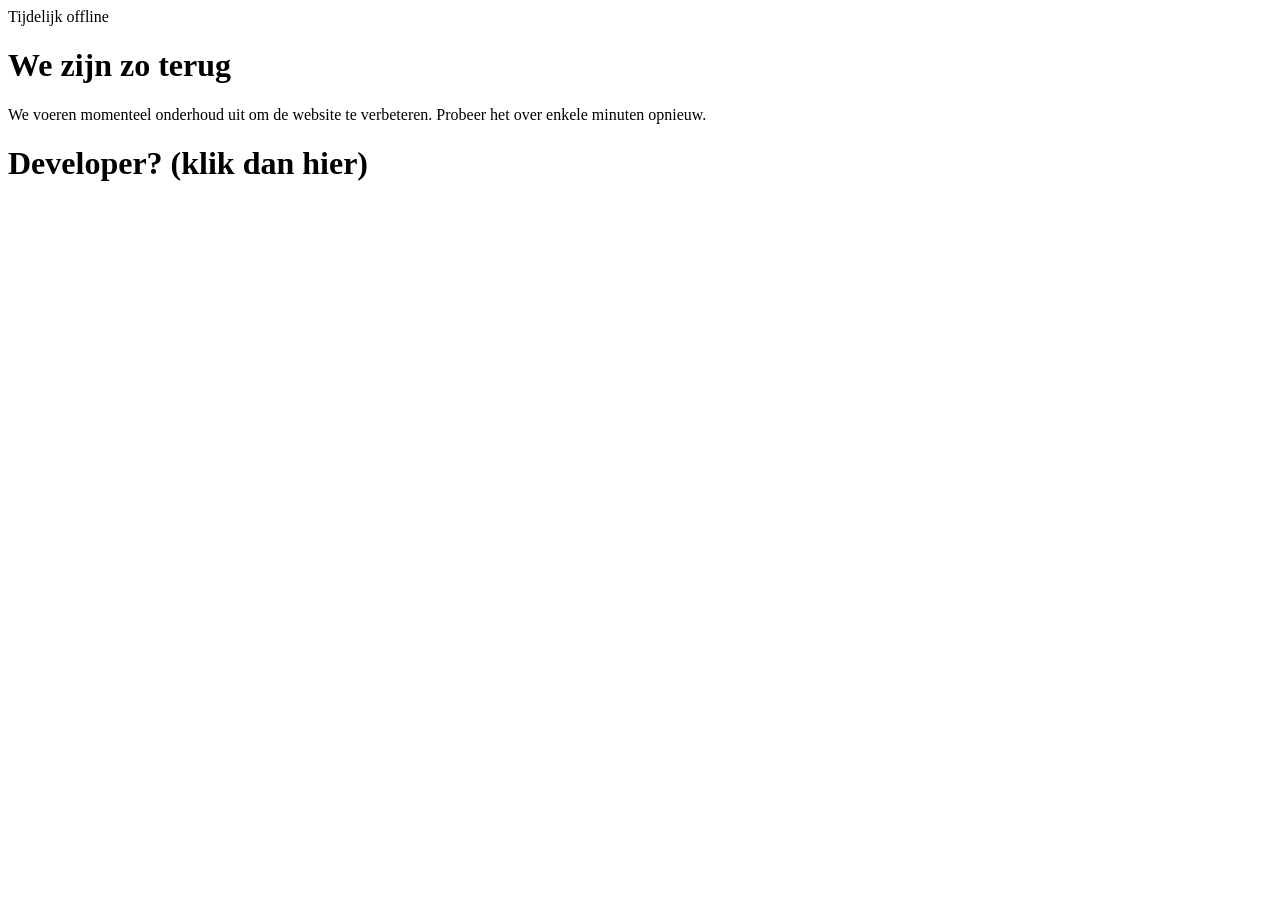
==== html/index.html @ 6055e419 "website offline met een functie voor dev om op te kliken maar doet nog niks" ====
<!DOCTYPE html>
<html lang="nl">
<head>
  <meta charset="UTF-8">
  <meta name="viewport" content="width=device-width, initial-scale=1.0">
  <title>Website in onderhoud</title>
  <script src="../js/index.js"></script>
</head>
<body>
  <main class="card">
    <div class="status">Tijdelijk offline</div>
    <h1>We zijn zo terug</h1>
    <p>
      We voeren momenteel onderhoud uit om de website te verbeteren.
      Probeer het over enkele minuten opnieuw.
    </p>
    <h1 onclick="dev()">Developer? (klik dan hier)</h1>
  </main>
</body>
</html>
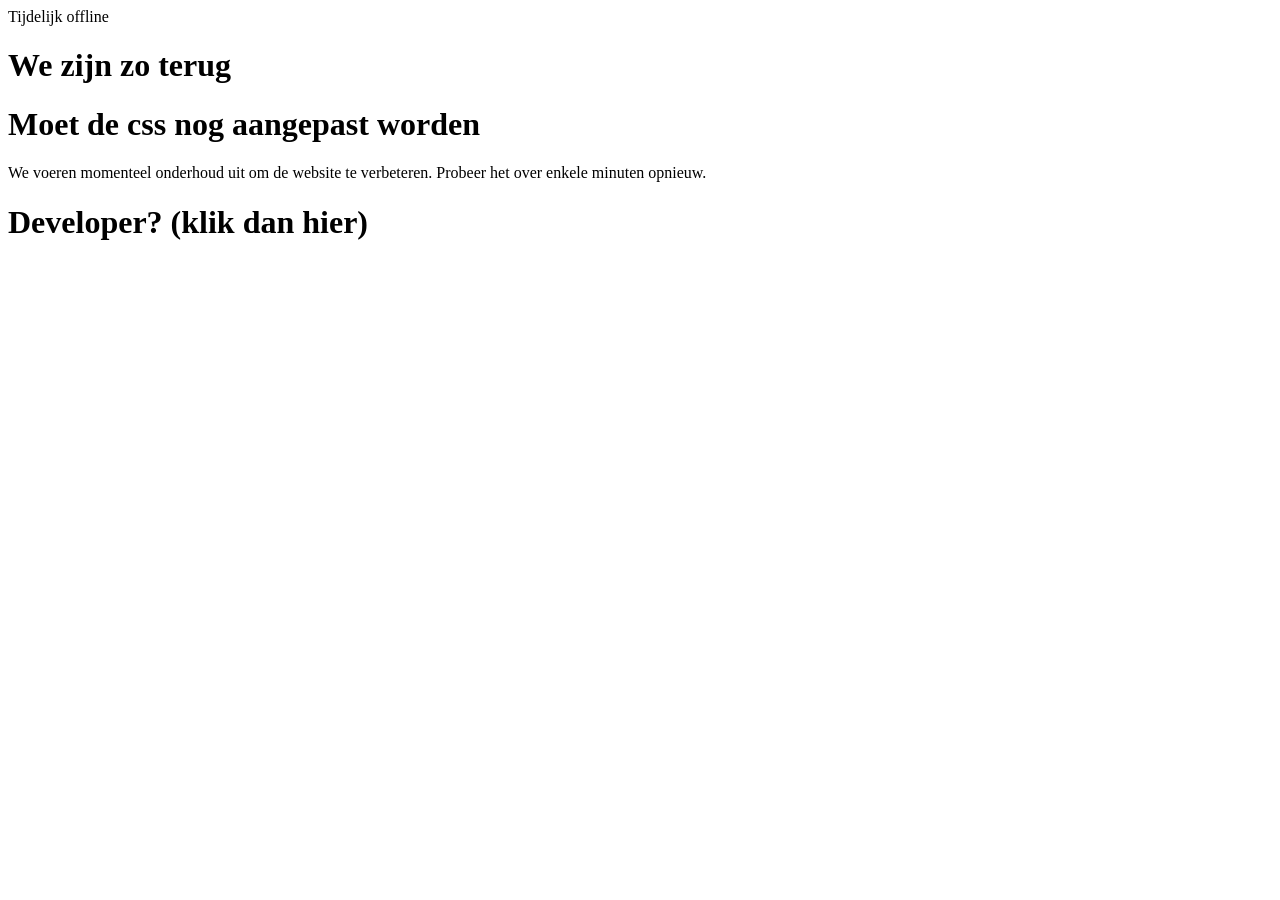
==== commit ff8b6850: "tekst aangepast" ====
--- a/html/index.html
+++ b/html/index.html
@@ -10,6 +10,7 @@
   <main class="card">
     <div class="status">Tijdelijk offline</div>
     <h1>We zijn zo terug</h1>
+    <h1>Moet de css nog aangepast worden</h1>
     <p>
       We voeren momenteel onderhoud uit om de website te verbeteren.
       Probeer het over enkele minuten opnieuw.
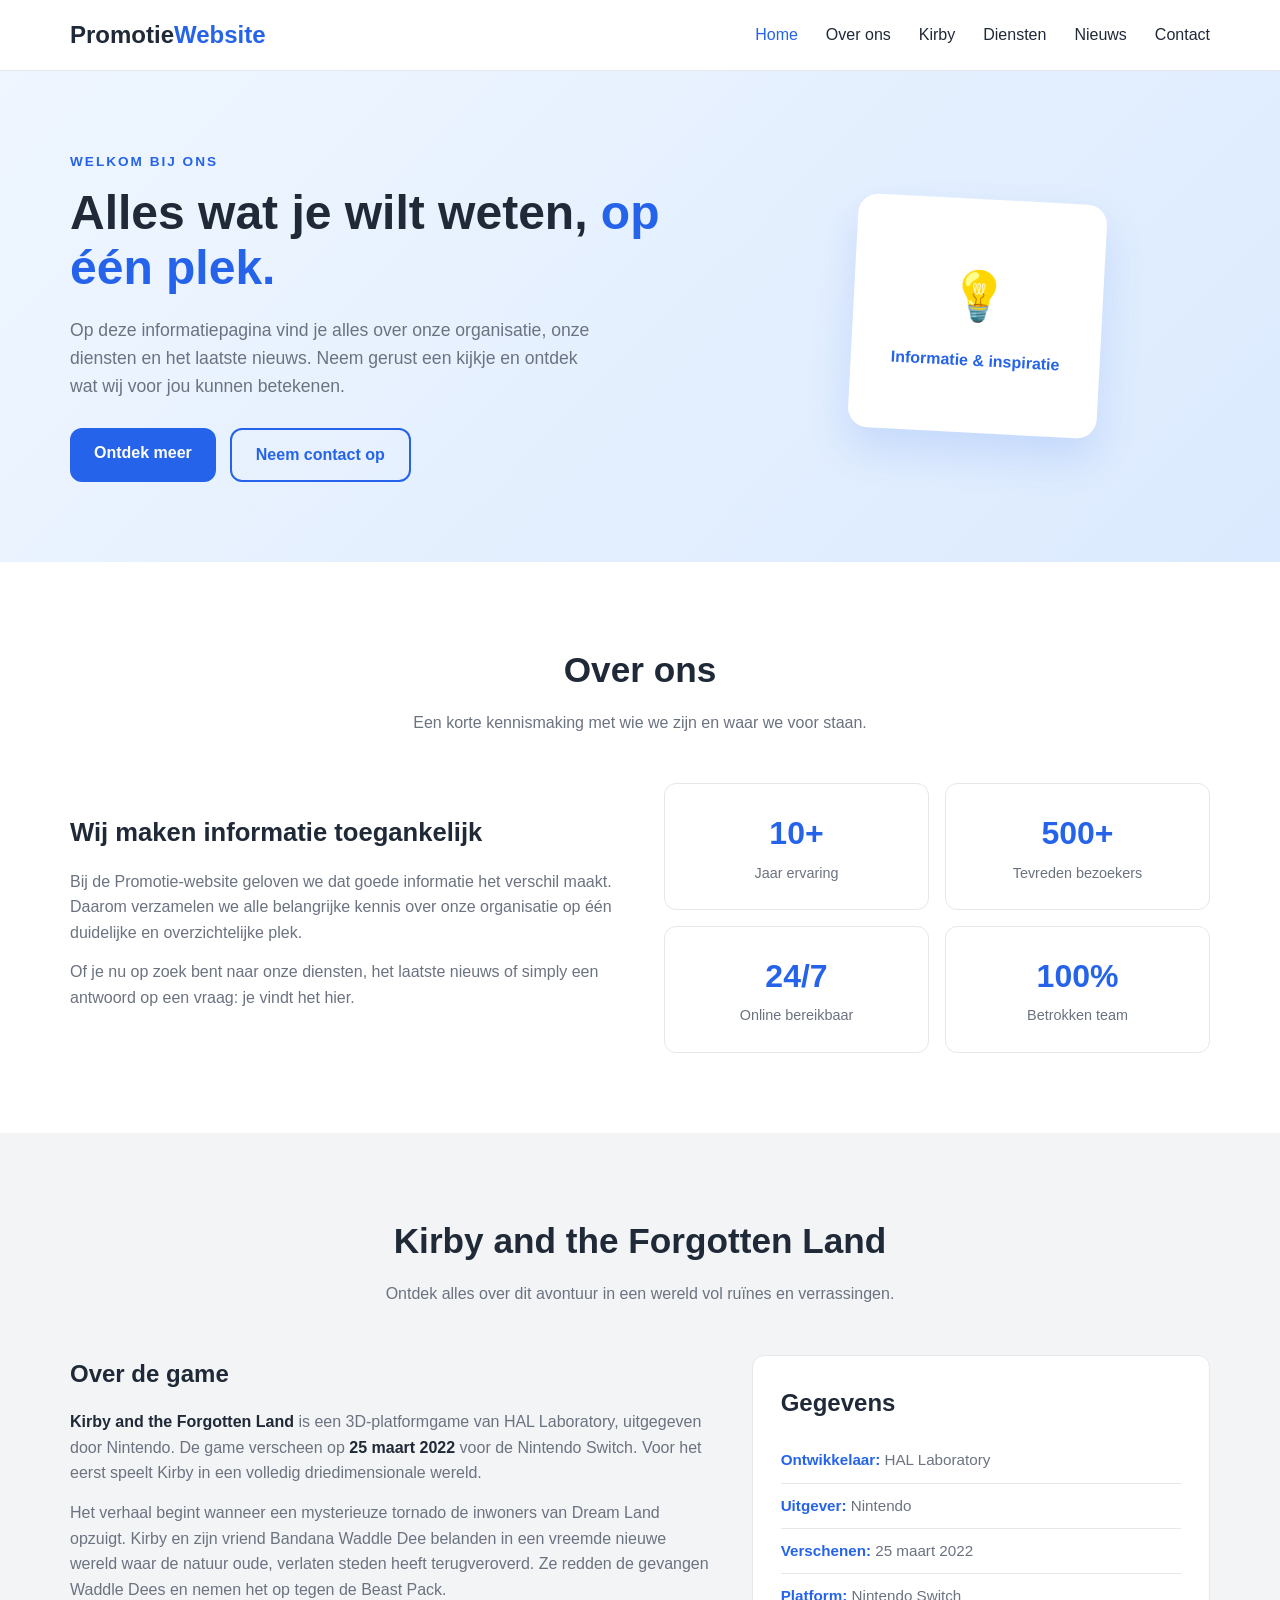
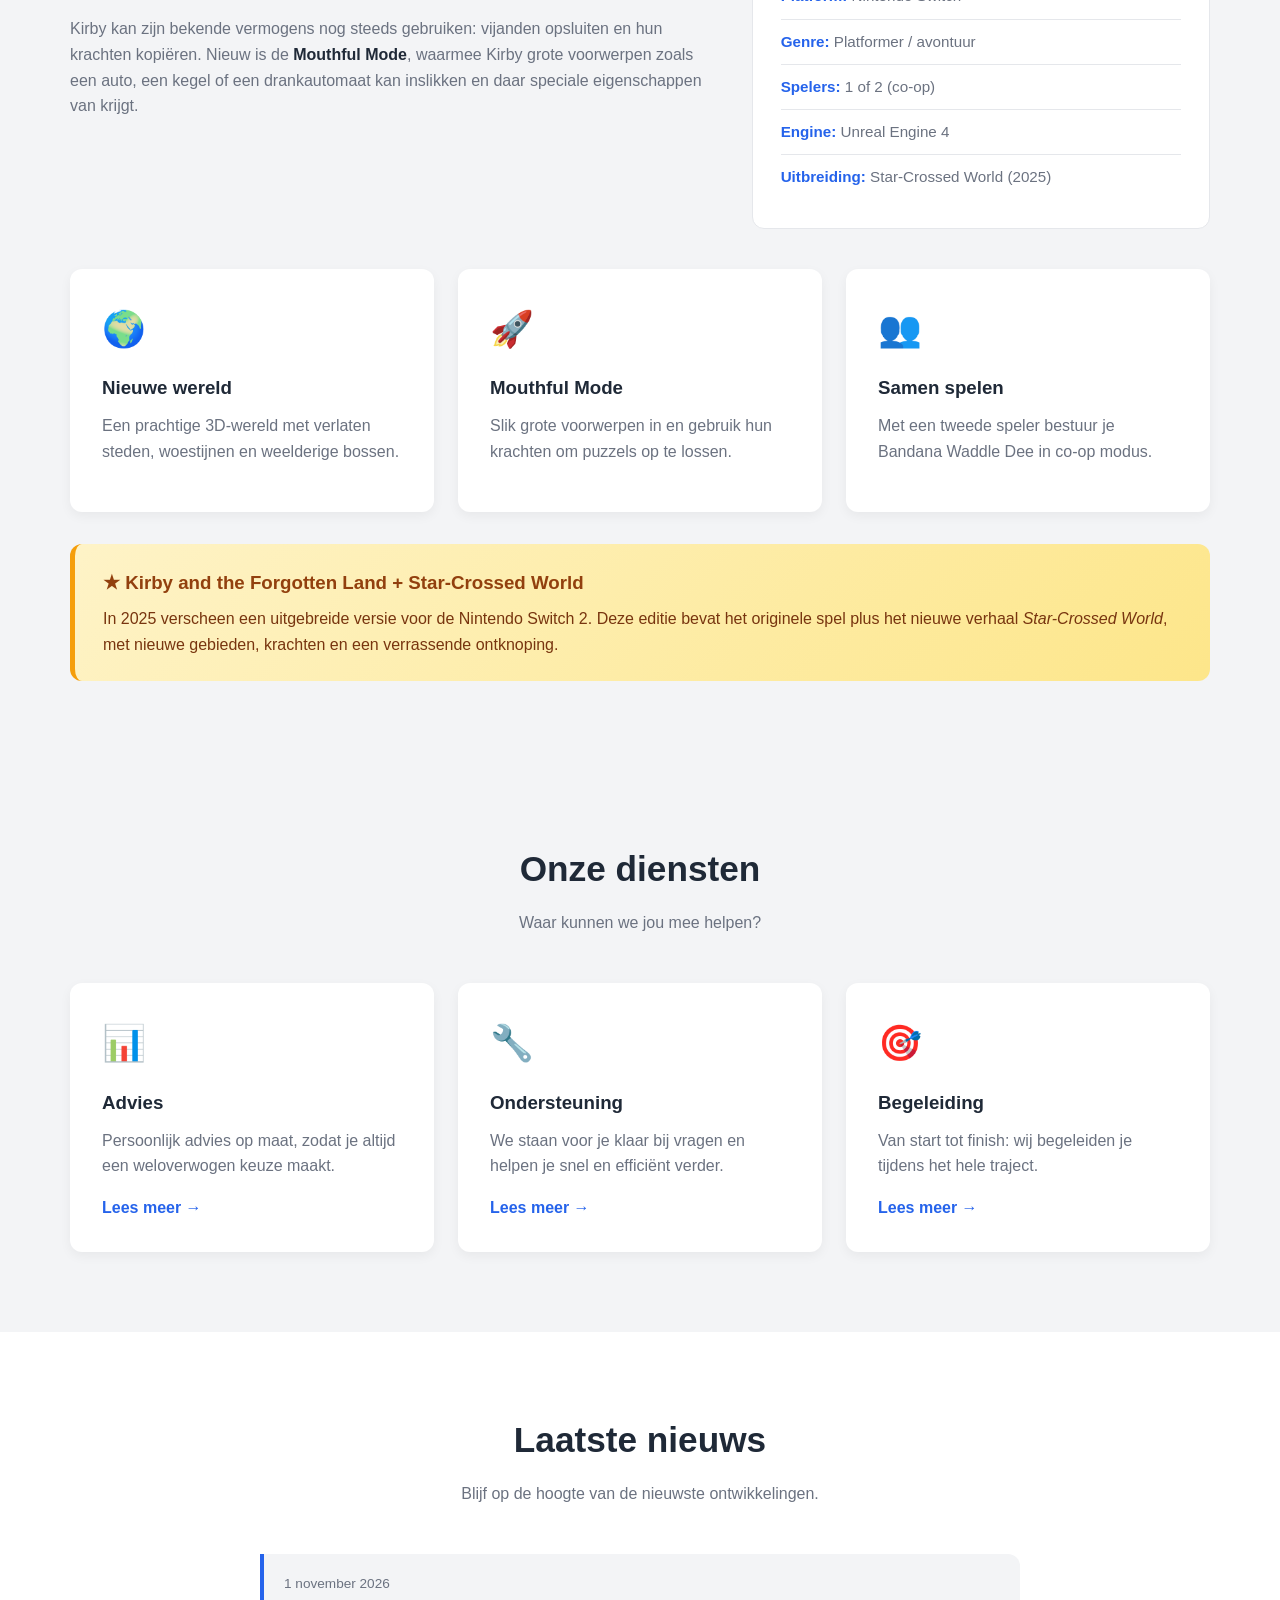
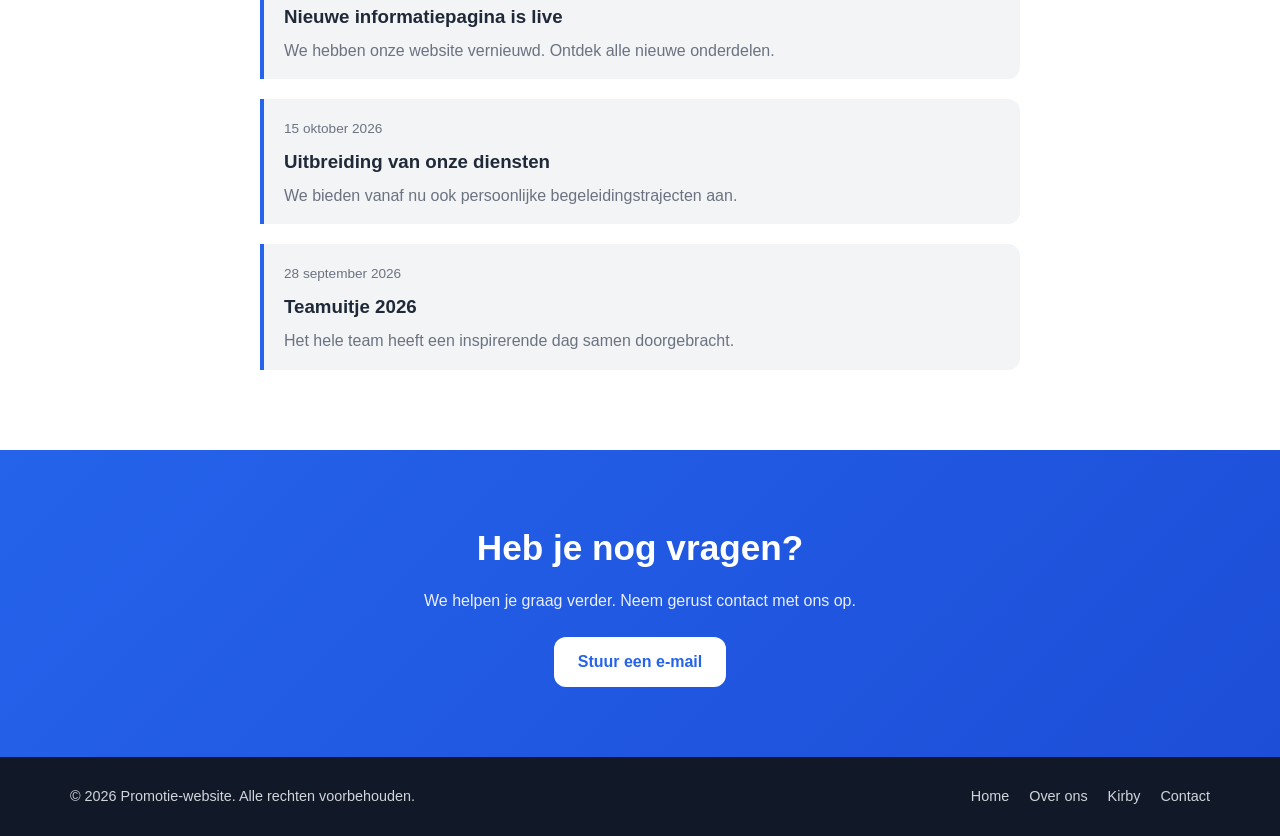
==== commit 78487501: "kirrrby" ====
--- a/html/index.html
+++ b/html/index.html
@@ -1,21 +1,332 @@
 <!DOCTYPE html>
+<!--
+  ============================================================
+  index.html - Voorpagina van de Promotie-website
+  ============================================================
+  Dit is de hoofdpagina (homepage) van de informatiewebsite.
+  Alle styling staat in een apart bestand: ../css/style.css
+  Zo blijven HTML (structuur) en CSS (presentatie) gescheiden.
+  ============================================================
+-->
 <html lang="nl">
 <head>
+  <!-- Basisinformatie over de pagina -->
   <meta charset="UTF-8">
   <meta name="viewport" content="width=device-width, initial-scale=1.0">
-  <title>Website in onderhoud</title>
-  <script src="../js/index.js"></script>
+  <meta name="description" content="Welkom op de informatiepagina van de Promotie-website. Ontdek informatie over Kirby and the Forgotten Land, onze diensten, nieuws en contactinformatie.">
+
+  <!-- Titel die in de browser-tabblad wordt weergegeven -->
+  <title>Home | Promotie-website</title>
+
+  <!-- Koppeling naar het externe CSS-bestand (geen inline styles!) -->
+  <link rel="stylesheet" href="../css/style.css">
 </head>
+
 <body>
-  <main class="card">
-    <div class="status">Tijdelijk offline</div>
-    <h1>We zijn zo terug</h1>
-    <h1>Moet de css nog aangepast worden</h1>
-    <p>
-      We voeren momenteel onderhoud uit om de website te verbeteren.
-      Probeer het over enkele minuten opnieuw.
-    </p>
-    <h1 onclick="dev()">Developer? (klik dan hier)</h1>
-  </main>
+
+  <!-- ========================================================
+       HEADER: bevat het logo en de navigatiemenu
+       ======================================================== -->
+  <header class="site-header">
+    <div class="container header-inner">
+
+      <!-- Logo / sitenaam -->
+      <a href="index.html" class="logo">Promotie<span class="logo-accent">Website</span></a>
+
+      <!-- Navigatiemenu -->
+      <nav class="main-nav" aria-label="Hoofdnavigatie">
+        <ul>
+          <li><a href="#home" class="active">Home</a></li>
+          <li><a href="#over-ons">Over ons</a></li>
+          <li><a href="#kirby">Kirby</a></li>
+          <li><a href="#diensten">Diensten</a></li>
+          <li><a href="#nieuws">Nieuws</a></li>
+          <li><a href="#contact">Contact</a></li>
+        </ul>
+      </nav>
+
+    </div>
+  </header>
+
+  <!-- ========================================================
+       HERO: de grote introductiesectie bovenaan de pagina
+       ======================================================== -->
+  <section id="home" class="hero">
+    <div class="container hero-inner">
+
+      <!-- Tekstgedeelte van de hero -->
+      <div class="hero-text">
+        <p class="hero-kicker">Welkom bij ons</p>
+        <h1>Alles wat je wilt weten, <span>op één plek.</span></h1>
+        <p class="hero-description">
+          Op deze informatiepagina vind je alles over onze organisatie,
+          onze diensten en het laatste nieuws. Neem gerust een kijkje en
+          ontdek wat wij voor jou kunnen betekenen.
+        </p>
+
+        <!-- Call-to-action knoppen -->
+        <div class="hero-buttons">
+          <a href="#over-ons" class="btn btn-primary">Ontdek meer</a>
+          <a href="#contact" class="btn btn-secondary">Neem contact op</a>
+        </div>
+      </div>
+
+      <!-- Visueel gedeelte van de hero (CSS-gradiënt i.p.v. afbeelding) -->
+      <div class="hero-visual" aria-hidden="true">
+        <div class="hero-card">
+          <span class="hero-card-icon">&#128161;</span>
+          <p>Informatie &amp; inspiratie</p>
+        </div>
+      </div>
+
+    </div>
+  </section>
+
+  <!-- ========================================================
+       OVER ONS: korte introductie van de organisatie
+       ======================================================== -->
+  <section id="over-ons" class="section">
+    <div class="container">
+
+      <!-- Sectiekop -->
+      <div class="section-heading">
+        <h2>Over ons</h2>
+        <p>Een korte kennismaking met wie we zijn en waar we voor staan.</p>
+      </div>
+
+      <!-- Twee kolommen: tekst en statistieken -->
+      <div class="about-grid">
+
+        <div class="about-text">
+          <h3>Wij maken informatie toegankelijk</h3>
+          <p>
+            Bij de Promotie-website geloven we dat goede informatie het verschil
+            maakt. Daarom verzamelen we alle belangrijke kennis over onze
+            organisatie op één duidelijke en overzichtelijke plek.
+          </p>
+          <p>
+            Of je nu op zoek bent naar onze diensten, het laatste nieuws of
+            simply een antwoord op een vraag: je vindt het hier.
+          </p>
+        </div>
+
+        <!-- Statistieken in kaarten -->
+        <div class="stats-grid">
+          <div class="stat-card">
+            <span class="stat-number">10+</span>
+            <span class="stat-label">Jaar ervaring</span>
+          </div>
+          <div class="stat-card">
+            <span class="stat-number">500+</span>
+            <span class="stat-label">Tevreden bezoekers</span>
+          </div>
+          <div class="stat-card">
+            <span class="stat-number">24/7</span>
+            <span class="stat-label">Online bereikbaar</span>
+          </div>
+          <div class="stat-card">
+            <span class="stat-number">100%</span>
+            <span class="stat-label">Betrokken team</span>
+          </div>
+        </div>
+
+      </div>
+    </div>
+  </section>
+
+  <!-- ========================================================
+       KIRBY: informatie over de game Kirby and the Forgotten Land
+       ======================================================== -->
+  <section id="kirby" class="section section-alt">
+    <div class="container">
+
+      <!-- Sectiekop -->
+      <div class="section-heading">
+        <h2>Kirby and the Forgotten Land</h2>
+        <p>Ontdek alles over dit avontuur in een wereld vol ruïnes en verrassingen.</p>
+      </div>
+
+      <!-- Twee kolommen: beschrijving en feitenlijst -->
+      <div class="game-grid">
+
+        <!-- Algemene informatie over de game -->
+        <div class="game-info">
+          <h3>Over de game</h3>
+          <p>
+            <strong>Kirby and the Forgotten Land</strong> is een 3D-platformgame
+            van HAL Laboratory, uitgegeven door Nintendo. De game verscheen op
+            <strong>25 maart 2022</strong> voor de Nintendo Switch. Voor het eerst
+            speelt Kirby in een volledig driedimensionale wereld.
+          </p>
+          <p>
+            Het verhaal begint wanneer een mysterieuze tornado de inwoners van
+            Dream Land opzuigt. Kirby en zijn vriend Bandana Waddle Dee belanden
+            in een vreemde nieuwe wereld waar de natuur oude, verlaten steden
+            heeft terugveroverd. Ze redden de gevangen Waddle Dees en nemen het
+            op tegen de Beast Pack.
+          </p>
+          <p>
+            Kirby kan zijn bekende vermogens nog steeds gebruiken: vijanden
+            opsluiten en hun krachten kopiëren. Nieuw is de
+            <strong>Mouthful Mode</strong>, waarmee Kirby grote voorwerpen zoals
+            een auto, een kegel of een drankautomaat kan inslikken en daar
+            speciale eigenschappen van krijgt.
+          </p>
+        </div>
+
+        <!-- Feiten over de game in een overzichtelijke lijst -->
+        <div class="game-facts">
+          <h3>Gegevens</h3>
+          <ul class="fact-list">
+            <li><strong>Ontwikkelaar:</strong> HAL Laboratory</li>
+            <li><strong>Uitgever:</strong> Nintendo</li>
+            <li><strong>Verschenen:</strong> 25 maart 2022</li>
+            <li><strong>Platform:</strong> Nintendo Switch</li>
+            <li><strong>Genre:</strong> Platformer / avontuur</li>
+            <li><strong>Spelers:</strong> 1 of 2 (co-op)</li>
+            <li><strong>Engine:</strong> Unreal Engine 4</li>
+            <li><strong>Uitbreiding:</strong> Star-Crossed World (2025)</li>
+          </ul>
+        </div>
+
+      </div>
+
+      <!-- Kaarten met de belangrijkste kenmerken -->
+      <div class="card-grid game-features">
+
+        <article class="info-card">
+          <div class="card-icon">&#127757;</div>
+          <h3>Nieuwe wereld</h3>
+          <p>Een prachtige 3D-wereld met verlaten steden, woestijnen en weelderige bossen.</p>
+        </article>
+
+        <article class="info-card">
+          <div class="card-icon">&#128640;</div>
+          <h3>Mouthful Mode</h3>
+          <p>Slik grote voorwerpen in en gebruik hun krachten om puzzels op te lossen.</p>
+        </article>
+
+        <article class="info-card">
+          <div class="card-icon">&#128101;</div>
+          <h3>Samen spelen</h3>
+          <p>Met een tweede speler bestuur je Bandana Waddle Dee in co-op modus.</p>
+        </article>
+
+      </div>
+
+      <!-- Extra nieuws over de uitbreiding -->
+      <div class="game-note">
+        <h3>&#9733; Kirby and the Forgotten Land + Star-Crossed World</h3>
+        <p>
+          In 2025 verscheen een uitgebreide versie voor de Nintendo Switch 2.
+          Deze editie bevat het originele spel plus het nieuwe verhaal
+          <em>Star-Crossed World</em>, met nieuwe gebieden, krachten en een
+          verrassende ontknoping.
+        </p>
+      </div>
+
+    </div>
+  </section>
+
+  <!-- ========================================================
+       DIENSTEN: overzicht van wat wij aanbieden (kaarten)
+       ======================================================== -->
+  <section id="diensten" class="section section-alt">
+    <div class="container">
+
+      <div class="section-heading">
+        <h2>Onze diensten</h2>
+        <p>Waar kunnen we jou mee helpen?</p>
+      </div>
+
+      <!-- Grid met drie dienst-kaarten -->
+      <div class="card-grid">
+
+        <article class="info-card">
+          <div class="card-icon">&#128202;</div>
+          <h3>Advies</h3>
+          <p>Persoonlijk advies op maat, zodat je altijd een weloverwogen keuze maakt.</p>
+          <a href="#contact" class="card-link">Lees meer &rarr;</a>
+        </article>
+
+        <article class="info-card">
+          <div class="card-icon">&#128295;</div>
+          <h3>Ondersteuning</h3>
+          <p>We staan voor je klaar bij vragen en helpen je snel en efficiënt verder.</p>
+          <a href="#contact" class="card-link">Lees meer &rarr;</a>
+        </article>
+
+        <article class="info-card">
+          <div class="card-icon">&#127919;</div>
+          <h3>Begeleiding</h3>
+          <p>Van start tot finish: wij begeleiden je tijdens het hele traject.</p>
+          <a href="#contact" class="card-link">Lees meer &rarr;</a>
+        </article>
+
+      </div>
+    </div>
+  </section>
+
+  <!-- ========================================================
+       NIEUWS: laatste updates
+       ======================================================== -->
+  <section id="nieuws" class="section">
+    <div class="container">
+
+      <div class="section-heading">
+        <h2>Laatste nieuws</h2>
+        <p>Blijf op de hoogte van de nieuwste ontwikkelingen.</p>
+      </div>
+
+      <div class="news-list">
+
+        <article class="news-item">
+          <time datetime="2026-11-01">1 november 2026</time>
+          <h3>Nieuwe informatiepagina is live</h3>
+          <p>We hebben onze website vernieuwd. Ontdek alle nieuwe onderdelen.</p>
+        </article>
+
+        <article class="news-item">
+          <time datetime="2026-10-15">15 oktober 2026</time>
+          <h3>Uitbreiding van onze diensten</h3>
+          <p>We bieden vanaf nu ook persoonlijke begeleidingstrajecten aan.</p>
+        </article>
+
+        <article class="news-item">
+          <time datetime="2026-09-28">28 september 2026</time>
+          <h3>Teamuitje 2026</h3>
+          <p>Het hele team heeft een inspirerende dag samen doorgebracht.</p>
+        </article>
+
+      </div>
+    </div>
+  </section>
+
+  <!-- ========================================================
+       CONTACT: call-to-action en contactgegevens
+       ======================================================== -->
+  <section id="contact" class="cta">
+    <div class="container cta-inner">
+      <h2>Heb je nog vragen?</h2>
+      <p>We helpen je graag verder. Neem gerust contact met ons op.</p>
+      <a href="mailto:info@promotie-website.nl" class="btn btn-primary">Stuur een e-mail</a>
+    </div>
+  </section>
+
+  <!-- ========================================================
+       FOOTER: afsluitende informatie en links
+       ======================================================== -->
+  <footer class="site-footer">
+    <div class="container footer-inner">
+      <p>&copy; 2026 Promotie-website. Alle rechten voorbehouden.</p>
+      <nav class="footer-nav" aria-label="Footer navigatie">
+        <a href="#home">Home</a>
+        <a href="#over-ons">Over ons</a>
+        <a href="#kirby">Kirby</a>
+        <a href="#contact">Contact</a>
+      </nav>
+    </div>
+  </footer>
+
 </body>
-</html>+</html>
--- a/css/style.css
+++ b/css/style.css
@@ -0,0 +1,555 @@
+/*
+  ============================================================
+  style.css - Styling voor de voorpagina van de Promotie-website
+  ============================================================
+  Dit bestand bevat ALLE styling voor index.html.
+  De HTML bevat geen inline styles; alles staat hier gescheiden.
+  ============================================================
+*/
+
+/* ------------------------------------------------------------
+   1. CSS VARIABELEN (custom properties)
+   Kleuren en maten centraal beheerd, makkelijk aan te passen.
+   ------------------------------------------------------------ */
+:root {
+  --primary-color: #2563eb;      /* Hoofdkleur (blauw) */
+  --primary-dark: #1d4ed8;       /* Donkere variant voor hover */
+  --accent-color: #f59e0b;       /* Accentkleur (oranje/geel) */
+  --text-color: #1f2937;         /* Donkergrijze tekst */
+  --text-light: #6b7280;         /* Lichtere tekst */
+  --bg-color: #ffffff;           /* Witte achtergrond */
+  --bg-alt: #f3f4f6;             /* Alternatieve achtergrond */
+  --border-radius: 12px;         /* Standaard afgeronde hoeken */
+  --container-width: 1140px;     /* Maximale breedte van content */
+  --transition: 0.2s ease;       /* Standaard animatietijd */
+}
+
+/* ------------------------------------------------------------
+   2. RESET & BASISSTIJL
+   Zorgt voor een consistente weergave in alle browsers.
+   ------------------------------------------------------------ */
+* {
+  margin: 0;
+  padding: 0;
+  box-sizing: border-box;        /* Padding telt mee bij breedte */
+}
+
+html {
+  scroll-behavior: smooth;       /* Zacht scrollen naar ankers */
+}
+
+body {
+  font-family: 'Segoe UI', Arial, sans-serif;
+  color: var(--text-color);
+  background-color: var(--bg-color);
+  line-height: 1.6;
+}
+
+/* Links krijgen standaard geen onderstreping */
+a {
+  text-decoration: none;
+  color: inherit;
+}
+
+/* Lijsten zonder opsommingstekens */
+ul {
+  list-style: none;
+}
+
+/* Container houdt de content gecentreerd en begrensd */
+.container {
+  width: 90%;
+  max-width: var(--container-width);
+  margin: 0 auto;
+}
+
+/* ------------------------------------------------------------
+   3. KNOPPEN (buttons)
+   ------------------------------------------------------------ */
+.btn {
+  display: inline-block;
+  padding: 12px 24px;
+  border-radius: var(--border-radius);
+  font-weight: 600;
+  transition: background-color var(--transition), transform var(--transition);
+}
+
+.btn:hover {
+  transform: translateY(-2px);   /* Knop 'licht op' bij hover */
+}
+
+.btn-primary {
+  background-color: var(--primary-color);
+  color: #ffffff;
+}
+
+.btn-primary:hover {
+  background-color: var(--primary-dark);
+}
+
+.btn-secondary {
+  background-color: transparent;
+  color: var(--primary-color);
+  border: 2px solid var(--primary-color);
+}
+
+.btn-secondary:hover {
+  background-color: var(--primary-color);
+  color: #ffffff;
+}
+
+/* ------------------------------------------------------------
+   4. HEADER & NAVIGATIE
+   ------------------------------------------------------------ */
+.site-header {
+  background-color: var(--bg-color);
+  border-bottom: 1px solid #e5e7eb;
+  position: sticky;              /* Blijft bovenaan plakken bij scrollen */
+  top: 0;
+  z-index: 100;
+}
+
+.header-inner {
+  display: flex;
+  justify-content: space-between;/* Logo links, menu rechts */
+  align-items: center;
+  padding: 16px 0;
+}
+
+.logo {
+  font-size: 1.5rem;
+  font-weight: 800;
+  color: var(--text-color);
+}
+
+.logo-accent {
+  color: var(--primary-color);   /* Tweede woord in de hoofdkleur */
+}
+
+.main-nav ul {
+  display: flex;
+  gap: 28px;                     /* Ruimte tussen menu-items */
+}
+
+.main-nav a {
+  color: var(--text-color);
+  font-weight: 500;
+  padding: 6px 0;
+  transition: color var(--transition);
+}
+
+.main-nav a:hover,
+.main-nav a.active {
+  color: var(--primary-color);   /* Actieve link extra benadrukt */
+}
+
+/* ------------------------------------------------------------
+   5. HERO SECTIE
+   ------------------------------------------------------------ */
+.hero {
+  background: linear-gradient(135deg, #eff6ff 0%, #dbeafe 100%);
+  padding: 80px 0;
+}
+
+.hero-inner {
+  display: flex;
+  align-items: center;
+  justify-content: space-between;
+  gap: 40px;
+}
+
+.hero-text {
+  flex: 1 1 55%;                 /* Neemt ~55% van de ruimte in */
+}
+
+.hero-kicker {
+  color: var(--primary-color);
+  font-weight: 700;
+  text-transform: uppercase;
+  letter-spacing: 2px;
+  font-size: 0.85rem;
+  margin-bottom: 12px;
+}
+
+.hero h1 {
+  font-size: 3rem;
+  line-height: 1.15;
+  margin-bottom: 20px;
+}
+
+.hero h1 span {
+  color: var(--primary-color);
+}
+
+.hero-description {
+  font-size: 1.1rem;
+  color: var(--text-light);
+  max-width: 520px;
+  margin-bottom: 28px;
+}
+
+.hero-buttons {
+  display: flex;
+  gap: 14px;
+  flex-wrap: wrap;
+}
+
+/* Visuele kaart rechts in de hero */
+.hero-visual {
+  flex: 1 1 40%;
+  display: flex;
+  justify-content: center;
+}
+
+.hero-card {
+  background-color: #ffffff;
+  border-radius: 20px;
+  padding: 60px 40px;
+  text-align: center;
+  box-shadow: 0 20px 40px rgba(37, 99, 235, 0.15);
+  transform: rotate(3deg);       /* Licht gekanteld voor speels effect */
+}
+
+.hero-card-icon {
+  font-size: 3rem;
+}
+
+.hero-card p {
+  margin-top: 12px;
+  font-weight: 600;
+  color: var(--primary-color);
+}
+
+/* ------------------------------------------------------------
+   6. ALGEMENE SECTIES
+   ------------------------------------------------------------ */
+.section {
+  padding: 80px 0;
+}
+
+.section-alt {
+  background-color: var(--bg-alt); /* Alternerende achtergrond */
+}
+
+.section-heading {
+  text-align: center;
+  max-width: 600px;
+  margin: 0 auto 48px;
+}
+
+.section-heading h2 {
+  font-size: 2.2rem;
+  margin-bottom: 12px;
+}
+
+.section-heading p {
+  color: var(--text-light);
+}
+
+/* ------------------------------------------------------------
+   7. OVER ONS (tekst + statistieken)
+   ------------------------------------------------------------ */
+.about-grid {
+  display: grid;
+  grid-template-columns: 1fr 1fr;
+  gap: 48px;
+  align-items: center;
+}
+
+.about-text h3 {
+  font-size: 1.6rem;
+  margin-bottom: 16px;
+}
+
+.about-text p {
+  color: var(--text-light);
+  margin-bottom: 14px;
+}
+
+.stats-grid {
+  display: grid;
+  grid-template-columns: 1fr 1fr;
+  gap: 16px;
+}
+
+.stat-card {
+  background-color: var(--bg-color);
+  border: 1px solid #e5e7eb;
+  border-radius: var(--border-radius);
+  padding: 24px;
+  text-align: center;
+}
+
+.stat-number {
+  display: block;
+  font-size: 2rem;
+  font-weight: 800;
+  color: var(--primary-color);
+}
+
+.stat-label {
+  font-size: 0.9rem;
+  color: var(--text-light);
+}
+
+/* ------------------------------------------------------------
+   8. DIENSTEN KAARTEN
+   ------------------------------------------------------------ */
+.card-grid {
+  display: grid;
+  grid-template-columns: repeat(3, 1fr); /* Drie gelijke kolommen */
+  gap: 24px;
+}
+
+.info-card {
+  background-color: var(--bg-color);
+  border-radius: var(--border-radius);
+  padding: 32px;
+  box-shadow: 0 4px 12px rgba(0, 0, 0, 0.05);
+  transition: transform var(--transition), box-shadow var(--transition);
+}
+
+.info-card:hover {
+  transform: translateY(-6px);           /* Kaart komt omhoog bij hover */
+  box-shadow: 0 12px 24px rgba(0, 0, 0, 0.1);
+}
+
+.card-icon {
+  font-size: 2.2rem;
+  margin-bottom: 16px;
+}
+
+.info-card h3 {
+  margin-bottom: 10px;
+}
+
+.info-card p {
+  color: var(--text-light);
+  margin-bottom: 16px;
+}
+
+.card-link {
+  color: var(--primary-color);
+  font-weight: 600;
+}
+
+/* ------------------------------------------------------------
+   9. NIEUWS LIJST
+   ------------------------------------------------------------ */
+.news-list {
+  display: grid;
+  gap: 20px;
+  max-width: 760px;
+  margin: 0 auto;
+}
+
+.news-item {
+  border-left: 4px solid var(--primary-color);
+  padding: 16px 20px;
+  background-color: var(--bg-alt);
+  border-radius: 0 var(--border-radius) var(--border-radius) 0;
+}
+
+.news-item time {
+  font-size: 0.85rem;
+  color: var(--text-light);
+}
+
+.news-item h3 {
+  margin: 6px 0;
+}
+
+.news-item p {
+  color: var(--text-light);
+}
+
+/* ------------------------------------------------------------
+   10. KIRBY GAME INFORMATIE
+   ------------------------------------------------------------ */
+.game-grid {
+  display: grid;
+  grid-template-columns: 1.4fr 1fr;   /* Tekst breder dan de feitenlijst */
+  gap: 40px;
+  align-items: start;
+  margin-bottom: 40px;
+}
+
+.game-info h3,
+.game-facts h3 {
+  font-size: 1.5rem;
+  margin-bottom: 16px;
+}
+
+.game-info p {
+  color: var(--text-light);
+  margin-bottom: 14px;
+}
+
+.game-info strong {
+  color: var(--text-color);           /* Belangrijke woorden benadrukken */
+}
+
+/* Feitenlijst met gestreepte regels voor leesbaarheid */
+.game-facts {
+  background-color: var(--bg-color);
+  border: 1px solid #e5e7eb;
+  border-radius: var(--border-radius);
+  padding: 28px;
+}
+
+.fact-list li {
+  padding: 10px 0;
+  border-bottom: 1px solid #e5e7eb;
+  color: var(--text-light);
+  font-size: 0.95rem;
+}
+
+.fact-list li:last-child {
+  border-bottom: none;                /* Geen lijn onder de laatste regel */
+}
+
+.fact-list strong {
+  color: var(--primary-color);
+}
+
+/* Extra ruimte tussen de kenmerken-kaarten */
+.game-features {
+  margin-top: 8px;
+}
+
+/* Opvallend blokje met nieuws over de uitbreiding */
+.game-note {
+  margin-top: 32px;
+  padding: 24px 28px;
+  background: linear-gradient(135deg, #fef3c7, #fde68a);
+  border-left: 5px solid var(--accent-color);
+  border-radius: var(--border-radius);
+}
+
+.game-note h3 {
+  margin-bottom: 8px;
+  color: #92400e;
+}
+
+.game-note p {
+  color: #78350f;
+}
+
+/* ------------------------------------------------------------
+   11. CALL-TO-ACTION (CTA)
+   ------------------------------------------------------------ */
+.cta {
+  background: linear-gradient(135deg, var(--primary-color), var(--primary-dark));
+  color: #ffffff;
+  padding: 70px 0;
+  text-align: center;
+}
+
+.cta h2 {
+  font-size: 2.2rem;
+  margin-bottom: 12px;
+}
+
+.cta p {
+  margin-bottom: 24px;
+  opacity: 0.9;
+}
+
+/* Witte knop in de gekleurde CTA */
+.cta .btn-primary {
+  background-color: #ffffff;
+  color: var(--primary-color);
+}
+
+.cta .btn-primary:hover {
+  background-color: var(--accent-color);
+  color: #ffffff;
+}
+
+/* ------------------------------------------------------------
+   12. FOOTER
+   ------------------------------------------------------------ */
+.site-footer {
+  background-color: #111827;
+  color: #d1d5db;
+  padding: 28px 0;
+}
+
+.footer-inner {
+  display: flex;
+  justify-content: space-between;
+  align-items: center;
+  flex-wrap: wrap;
+  gap: 16px;
+  font-size: 0.9rem;
+}
+
+.footer-nav {
+  display: flex;
+  gap: 20px;
+}
+
+.footer-nav a:hover {
+  color: #ffffff;
+}
+
+/* ------------------------------------------------------------
+   13. RESPONSIVE DESIGN (media queries)
+   Past de layout aan voor tablets en mobiele telefoons.
+   ------------------------------------------------------------ */
+
+/* Tablets (max 900px) */
+@media (max-width: 900px) {
+  .hero-inner {
+    flex-direction: column;       /* Hero onder elkaar */
+    text-align: center;
+  }
+
+  .hero h1 {
+    font-size: 2.4rem;
+  }
+
+  .hero-buttons {
+    justify-content: center;
+  }
+
+  .about-grid,
+  .card-grid,
+  .game-grid {
+    grid-template-columns: 1fr;   /* Eén kolom */
+  }
+}
+
+/* Mobiele telefoons (max 600px) */
+@media (max-width: 600px) {
+  .header-inner {
+    flex-direction: column;
+    gap: 12px;
+  }
+
+  .main-nav ul {
+    gap: 16px;
+    flex-wrap: wrap;
+    justify-content: center;
+  }
+
+  .hero {
+    padding: 50px 0;
+  }
+
+  .hero h1 {
+    font-size: 2rem;
+  }
+
+  .section {
+    padding: 50px 0;
+  }
+
+  .stats-grid {
+    grid-template-columns: 1fr;
+  }
+
+  .btn {
+    padding: 10px 18px;
+  }
+}
